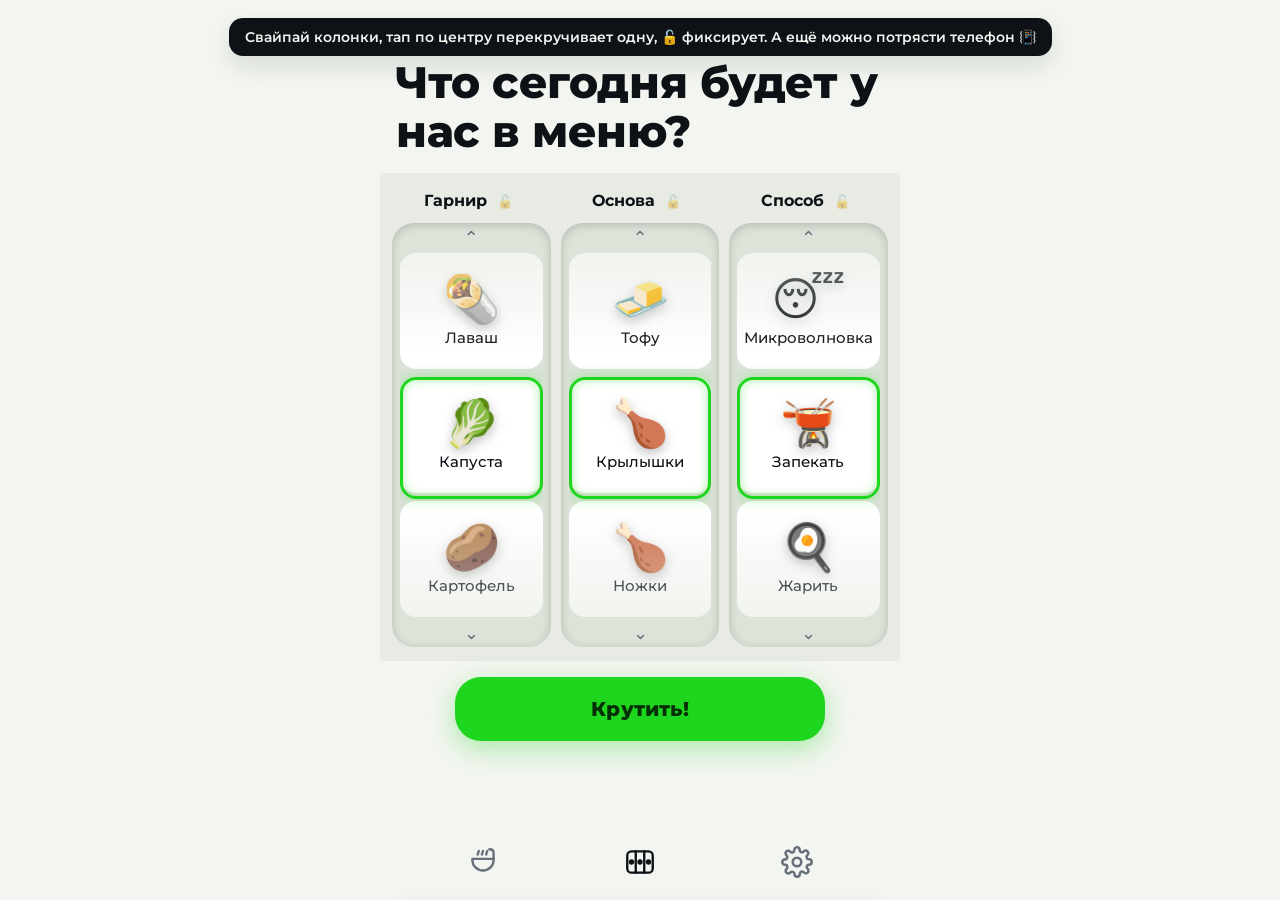
==== index.html @ b7fe9ff2 "1 коммит FoodRoulrtte создание" ====
<!doctype html>
<html lang="ru">
<head>
  <meta charset="utf-8" />
  <meta name="viewport" content="width=device-width, initial-scale=1, maximum-scale=1, user-scalable=no, viewport-fit=cover" />
  <meta name="color-scheme" content="dark light" />
  <title>Рулетка еды</title>
  <script src="https://telegram.org/js/telegram-web-app.js"></script>
  <link rel="preconnect" href="https://fonts.googleapis.com" />
  <link rel="preconnect" href="https://fonts.gstatic.com" crossorigin />
  <link href="https://fonts.googleapis.com/css2?family=Montserrat:wght@500;600;700;800;900&display=swap" rel="stylesheet" />
  <link rel="stylesheet" href="css/style.css" />
</head>
<body>
  <div id="app">
    <!-- ===== Рулетка ===== -->
    <section class="screen active" id="screen-roulette">
      <header class="top">
        <button class="chip" id="streak" title="Серия дней, когда ты готовил(а)"></button>
        <button class="icon-btn" id="btn-theme" title="Тема">
          <svg viewBox="0 0 24 24" width="26" height="26" fill="none" stroke="currentColor" stroke-width="2" stroke-linecap="round"><circle cx="12" cy="12" r="4.2"/><path d="M12 2v2.2M12 19.8V22M4.2 4.2l1.6 1.6M18.2 18.2l1.6 1.6M2 12h2.2M19.8 12H22M4.2 19.8l1.6-1.6M18.2 5.8l1.6-1.6"/></svg>
        </button>
      </header>

      <h1 class="headline">Что сегодня будет у нас в меню?</h1>

      <div class="machine" id="machine"><!-- reels --></div>

      <div class="spin-wrap">
        <button class="spin-btn" id="btn-spin">Крутить!</button>
      </div>
    </section>

    <!-- ===== Блюда (история / избранное / статистика) ===== -->
    <section class="screen" id="screen-dishes">
      <h2 class="screen-title">Мои блюда</h2>
      <div class="segmented" id="dishes-tabs">
        <button data-tab="history" class="on">История</button>
        <button data-tab="fav">Избранное</button>
        <button data-tab="stats">Статистика</button>
      </div>
      <div id="dishes-body"></div>
    </section>

    <!-- ===== Настройки ===== -->
    <section class="screen" id="screen-settings">
      <h2 class="screen-title">Настройки</h2>
      <div id="settings-body"></div>
    </section>

    <!-- ===== Редактор колонки ===== -->
    <section class="screen" id="screen-editor">
      <div class="editor-head">
        <button class="icon-btn back" id="btn-editor-back">‹</button>
        <input class="title-input" id="editor-title" maxlength="16" />
      </div>
      <div id="editor-body"></div>
    </section>

    <nav class="tabbar" id="tabbar">
      <button data-screen="dishes" title="Мои блюда">
        <svg viewBox="0 0 32 32" width="34" height="34" fill="none" stroke="currentColor" stroke-width="2.2" stroke-linecap="round" stroke-linejoin="round"><path d="M22 4c3 0 4 2 4 4v5"/><path d="M26 13v1a10 10 0 0 1-20 0v-1z"/><path d="M11 9c0-1.5 1-2 1-3.5M15 9c0-1.5 1-2 1-3.5M19 9c0-1.5 1-2 1-3.5"/></svg>
      </button>
      <button data-screen="roulette" class="on" title="Рулетка">
        <svg viewBox="0 0 32 32" width="34" height="34" fill="none" stroke="currentColor" stroke-width="2.2" stroke-linecap="round" stroke-linejoin="round"><rect x="4" y="6" width="24" height="20" rx="4"/><path d="M12 6v20M20 6v20"/><circle cx="8" cy="16" r="1.4" fill="currentColor"/><circle cx="16" cy="16" r="1.4" fill="currentColor"/><circle cx="24" cy="16" r="1.4" fill="currentColor"/></svg>
      </button>
      <button data-screen="settings" title="Настройки">
        <svg viewBox="0 0 24 24" width="32" height="32" fill="none" stroke="currentColor" stroke-width="1.9" stroke-linecap="round" stroke-linejoin="round"><circle cx="12" cy="12" r="3.2"/><path d="M19.4 15a1.7 1.7 0 0 0 .3 1.8l.1.1a2 2 0 1 1-2.8 2.8l-.1-.1a1.7 1.7 0 0 0-1.8-.3 1.7 1.7 0 0 0-1 1.5V21a2 2 0 1 1-4 0v-.1a1.7 1.7 0 0 0-1.1-1.5 1.7 1.7 0 0 0-1.8.3l-.1.1a2 2 0 1 1-2.8-2.8l.1-.1a1.7 1.7 0 0 0 .3-1.8 1.7 1.7 0 0 0-1.5-1H3a2 2 0 1 1 0-4h.1a1.7 1.7 0 0 0 1.5-1.1 1.7 1.7 0 0 0-.3-1.8l-.1-.1a2 2 0 1 1 2.8-2.8l.1.1a1.7 1.7 0 0 0 1.8.3H9a1.7 1.7 0 0 0 1-1.5V3a2 2 0 1 1 4 0v.1a1.7 1.7 0 0 0 1 1.5 1.7 1.7 0 0 0 1.8-.3l.1-.1a2 2 0 1 1 2.8 2.8l-.1.1a1.7 1.7 0 0 0-.3 1.8V9a1.7 1.7 0 0 0 1.5 1H21a2 2 0 1 1 0 4h-.1a1.7 1.7 0 0 0-1.5 1z"/></svg>
      </button>
    </nav>
  </div>

  <!-- Bottom sheet (результат, редактирование продукта и т.п.) -->
  <div class="sheet-backdrop" id="sheet-backdrop"></div>
  <div class="sheet" id="sheet"><div class="sheet-grip"></div><div id="sheet-body"></div></div>

  <div class="toast" id="toast"></div>
  <canvas id="confetti"></canvas>
  <input type="file" id="file-input" accept="image/*" hidden />

  <script src="js/defaults.js"></script>
  <script src="js/store.js"></script>
  <script src="js/fx.js"></script>
  <script src="js/reel.js"></script>
  <script src="js/app.js"></script>
</body>
</html>
---- css/style.css ----
:root {
  --bg: #0e1217;
  --band: #141a20;
  --col: #1a2027;
  --card: #222931;
  --card-2: #2a323b;
  --text: #f4f6f8;
  --muted: #8c96a3;
  --line: #2d353f;
  --accent: #27f227;
  --accent-ink: #062b06;
  --accent-glow: rgba(39, 242, 39, .35);
  --danger: #ff5a5f;
  --shadow: 0 10px 30px rgba(0, 0, 0, .35);
  --radius: 18px;
  --cell-h: clamp(86px, calc((100dvh - 470px) / 3), 124px);
  --safe-b: env(safe-area-inset-bottom, 0px);
}

:root[data-theme="light"] {
  --bg: #f3f5f1;
  --band: #e7ebe4;
  --col: #dde3d9;
  --card: #ffffff;
  --card-2: #f1f4ef;
  --text: #0e1217;
  --muted: #66707b;
  --line: #d3d9cf;
  --accent: #1fd61f;
  --accent-ink: #053005;
  --accent-glow: rgba(31, 214, 31, .35);
  --shadow: 0 10px 24px rgba(20, 40, 20, .12);
}

* { box-sizing: border-box; -webkit-tap-highlight-color: transparent; }
html, body { margin: 0; height: 100%; }
body {
  background: var(--bg);
  color: var(--text);
  font-family: Montserrat, system-ui, -apple-system, "Segoe UI", Roboto, sans-serif;
  overscroll-behavior: none;
  -webkit-user-select: none;
  user-select: none;
  transition: background .3s, color .3s;
}
input, textarea, select { -webkit-user-select: text; user-select: text; font-family: inherit; }
button { font-family: inherit; color: inherit; cursor: pointer; border: 0; background: none; padding: 0; }

#app {
  max-width: 520px;
  margin: 0 auto;
  min-height: 100%;
  position: relative;
  padding-bottom: calc(88px + var(--safe-b));
}

.screen { display: none; padding: 0 16px; animation: fade .25s ease; }
.screen.active { display: block; }
#screen-roulette { padding: 0; }
@keyframes fade { from { opacity: 0; transform: translateY(6px); } to { opacity: 1; transform: none; } }

/* ---------- Header ---------- */
.top { display: flex; justify-content: space-between; align-items: center; padding: 10px 16px 0; min-height: 54px; }
.icon-btn { width: 44px; height: 44px; display: grid; place-items: center; border-radius: 50%; color: var(--text); transition: transform .15s, background .2s; }
.icon-btn:active { transform: scale(.9); background: var(--card); }
.chip {
  font-weight: 700; font-size: 14px; padding: 8px 12px; border-radius: 999px;
  background: var(--card); color: var(--text); display: inline-flex; align-items: center; gap: 6px;
  visibility: hidden;
}
.chip.show { visibility: visible; }

.headline {
  font-weight: 800;
  font-size: clamp(28px, 8.8vw, 44px);
  line-height: 1.12;
  letter-spacing: -.01em;
  margin: 4px 16px 16px;
  max-width: 11em;
}

/* ---------- Slot machine ---------- */
.machine {
  background: var(--band);
  display: grid;
  grid-auto-flow: column;
  grid-auto-columns: 1fr;
  gap: 10px;
  padding: 14px 12px 14px;
}
.reel-col { display: flex; flex-direction: column; align-items: center; min-width: 0; }
.reel-head {
  display: flex; align-items: center; justify-content: center; gap: 4px;
  font-weight: 700; font-size: 16px; margin-bottom: 8px; width: 100%; height: 28px;
  white-space: nowrap; overflow: hidden;
}
.reel-head span { overflow: hidden; text-overflow: ellipsis; }
.reel-box {
  width: 100%;
  background: var(--col);
  border-radius: 22px;
  padding: 4px 8px;
  box-shadow: inset 0 2px 10px rgba(0,0,0,.18);
  display: flex; flex-direction: column; align-items: center;
}
.arrow { width: 100%; height: 22px; display: grid; place-items: center; color: var(--muted); font-size: 18px; }
.arrow:active { color: var(--text); }
.reel {
  position: relative;
  width: 100%;
  height: calc(var(--cell-h) * 3);
  overflow: hidden;
  touch-action: none;
  -webkit-mask-image: linear-gradient(to bottom, rgba(0,0,0,.55) 0, #000 30%, #000 70%, rgba(0,0,0,.55) 100%);
          mask-image: linear-gradient(to bottom, rgba(0,0,0,.55) 0, #000 30%, #000 70%, rgba(0,0,0,.55) 100%);
}
.cell {
  position: absolute; left: 0; right: 0; top: 0;
  height: var(--cell-h);
  padding: 4px 0;
  will-change: transform;
}
.cell-inner {
  height: 100%;
  background: var(--card);
  border-radius: 16px;
  display: flex; flex-direction: column; align-items: center; justify-content: center; gap: 8px;
  padding: 6px 4px;
  overflow: hidden;
}
.cell-emoji { font-size: 46px; line-height: 1; filter: drop-shadow(0 4px 6px rgba(0,0,0,.25)); }
.cell-img { width: 58px; height: 58px; border-radius: 14px; object-fit: cover; }
.cell-name { font-size: 14.5px; font-weight: 500; text-align: center; line-height: 1.15; max-width: 100%; overflow: hidden; text-overflow: ellipsis; display: -webkit-box; -webkit-line-clamp: 2; -webkit-box-orient: vertical; }
.frame {
  position: absolute; left: 0; right: 0;
  top: var(--cell-h); height: var(--cell-h);
  padding: 4px 0; pointer-events: none;
}
.frame::after {
  content: ""; display: block; height: 100%;
  border: 3px solid var(--accent);
  border-radius: 16px;
  box-shadow: 0 0 14px var(--accent-glow), inset 0 0 10px var(--accent-glow);
  transition: box-shadow .2s, border-color .2s;
}
.reel-col.locked .frame::after { border-color: #ffb020; box-shadow: 0 0 14px rgba(255,176,32,.4), inset 0 0 10px rgba(255,176,32,.3); }
.reel-col.win .frame::after { animation: pulse .5s ease 2; }
@keyframes pulse { 50% { box-shadow: 0 0 30px var(--accent), inset 0 0 18px var(--accent-glow); transform: scale(1.03); } }

.lock-btn {
  flex: none; width: 28px; height: 28px; border-radius: 50%;
  font-size: 13px; display: grid; place-items: center; opacity: .45;
  transition: opacity .2s, background .2s, transform .15s;
}
.lock-btn:active { transform: scale(.85); }
.reel-col.locked .lock-btn { opacity: 1; }
.reel-col.locked .lock-btn { background: #ffb020; }

.hint { text-align: center; color: var(--muted); font-size: 12.5px; padding: 12px 24px 0; line-height: 1.35; }

.spin-wrap { display: flex; justify-content: center; padding: 16px 16px 6px; }
.spin-btn {
  width: min(100%, 370px); height: 64px; border-radius: 26px;
  background: var(--accent); color: var(--accent-ink);
  font-weight: 800; font-size: 20px; letter-spacing: .01em;
  box-shadow: 0 8px 26px var(--accent-glow);
  transition: transform .12s, filter .2s, box-shadow .2s;
}
.spin-btn:active { transform: scale(.97); }
.spin-btn:disabled { filter: saturate(.4) brightness(.8); box-shadow: none; }

/* ---------- Tab bar ---------- */
.tabbar {
  position: fixed; left: 50%; transform: translateX(-50%); bottom: 0;
  width: 100%; max-width: 520px;
  display: flex; justify-content: space-around; align-items: center;
  padding: 10px 24px calc(12px + var(--safe-b));
  background: linear-gradient(to top, var(--bg) 70%, transparent);
  z-index: 20;
}
.tabbar button { width: 64px; height: 52px; display: grid; place-items: center; color: var(--muted); border-radius: 16px; transition: color .2s, transform .15s; }
.tabbar button.on { color: var(--text); }
.tabbar button:active { transform: scale(.9); }
body.editing .tabbar { display: none; }

/* ---------- Generic screens ---------- */
.screen-title { font-weight: 800; font-size: 30px; margin: 26px 0 16px; }
.segmented { display: flex; background: var(--card); border-radius: 14px; padding: 4px; gap: 4px; margin-bottom: 16px; }
.segmented button { flex: 1; height: 38px; border-radius: 10px; font-weight: 600; font-size: 14px; color: var(--muted); }
.segmented button.on { background: var(--accent); color: var(--accent-ink); }

.list { display: flex; flex-direction: column; gap: 10px; }
.card {
  background: var(--card); border-radius: var(--radius); padding: 14px;
  display: flex; align-items: center; gap: 12px;
}
.card .emojis { font-size: 28px; letter-spacing: -4px; white-space: nowrap; }
.card .info { flex: 1; min-width: 0; }
.card .t { font-weight: 700; font-size: 15px; line-height: 1.25; }
.card .s { color: var(--muted); font-size: 12.5px; margin-top: 3px; }
.card .act { display: flex; gap: 6px; }
.mini-btn { width: 38px; height: 38px; border-radius: 12px; background: var(--card-2); display: grid; place-items: center; font-size: 17px; }
.mini-btn:active { transform: scale(.92); }

.empty { text-align: center; color: var(--muted); padding: 48px 16px; font-size: 15px; line-height: 1.5; }
.empty .big { font-size: 56px; display: block; margin-bottom: 10px; }

.stat-grid { display: grid; grid-template-columns: 1fr 1fr; gap: 10px; margin-bottom: 14px; }
.stat { background: var(--card); border-radius: var(--radius); padding: 14px; }
.stat b { display: block; font-size: 28px; font-weight: 800; }
.stat span { color: var(--muted); font-size: 12.5px; }
.top-block { background: var(--card); border-radius: var(--radius); padding: 14px; margin-bottom: 10px; }
.top-block h4 { margin: 0 0 10px; font-size: 14px; color: var(--muted); font-weight: 600; }
.bar-row { display: flex; align-items: center; gap: 8px; margin: 7px 0; font-size: 14px; }
.bar-row .lbl { width: 42%; overflow: hidden; text-overflow: ellipsis; white-space: nowrap; }
.bar-row .bar { flex: 1; height: 10px; background: var(--card-2); border-radius: 6px; overflow: hidden; }
.bar-row .bar i { display: block; height: 100%; background: var(--accent); border-radius: 6px; }
.bar-row .n { width: 24px; text-align: right; color: var(--muted); font-variant-numeric: tabular-nums; }

/* ---------- Settings ---------- */
.group-title { font-size: 13px; text-transform: uppercase; letter-spacing: .06em; color: var(--muted); font-weight: 700; margin: 22px 4px 8px; }
.group { background: var(--card); border-radius: var(--radius); overflow: hidden; }
.row {
  display: flex; align-items: center; gap: 12px; padding: 14px; min-height: 56px;
  border-bottom: 1px solid var(--line); width: 100%; text-align: left; font-size: 15px;
}
.row:last-child { border-bottom: 0; }
.row .grow { flex: 1; min-width: 0; }
.row .sub { color: var(--muted); font-size: 12.5px; margin-top: 2px; overflow: hidden; text-overflow: ellipsis; white-space: nowrap; }
.row .ico { font-size: 22px; width: 30px; text-align: center; }
.row .chev { color: var(--muted); font-size: 22px; }
button.row:active { background: var(--card-2); }

.switch { position: relative; width: 50px; height: 30px; flex: none; }
.switch input { opacity: 0; width: 0; height: 0; position: absolute; }
.switch i { position: absolute; inset: 0; background: var(--card-2); border-radius: 999px; transition: background .2s; border: 1px solid var(--line); }
.switch i::after { content: ""; position: absolute; width: 24px; height: 24px; left: 2px; top: 2px; background: #fff; border-radius: 50%; transition: transform .2s; box-shadow: 0 2px 4px rgba(0,0,0,.25); }
.switch input:checked + i { background: var(--accent); border-color: transparent; }
.switch input:checked + i::after { transform: translateX(20px); }

.pills { display: flex; gap: 6px; flex-wrap: wrap; }
.pill { height: 32px; padding: 0 12px; border-radius: 999px; background: var(--card-2); font-size: 13px; font-weight: 600; color: var(--muted); }
.pill.on { background: var(--accent); color: var(--accent-ink); }

.tags { display: flex; flex-wrap: wrap; gap: 8px; padding: 12px 14px; border-bottom: 1px solid var(--line); }
.tag { background: var(--card-2); border-radius: 999px; padding: 7px 10px 7px 12px; font-size: 14px; display: inline-flex; align-items: center; gap: 6px; }
.tag button { color: var(--muted); font-size: 16px; line-height: 1; }
.inline-add { display: flex; gap: 8px; padding: 12px 14px; }
.input {
  flex: 1; min-width: 0; height: 44px; border-radius: 12px; border: 1px solid var(--line);
  background: var(--card-2); color: var(--text); padding: 0 12px; font-size: 15px; outline: none;
}
.input:focus { border-color: var(--accent); }
textarea.input { height: 110px; padding: 10px 12px; resize: none; font-size: 12px; font-family: ui-monospace, monospace; }
.btn {
  height: 44px; padding: 0 16px; border-radius: 12px; background: var(--card-2);
  font-weight: 700; font-size: 15px; display: inline-flex; align-items: center; justify-content: center; gap: 6px;
}
.btn.primary { background: var(--accent); color: var(--accent-ink); }
.btn.danger { color: var(--danger); }
.btn.block { width: 100%; }
.btn:active { transform: scale(.97); }
.version { text-align: center; color: var(--muted); font-size: 12px; margin: 26px 0 10px; }

/* ---------- Editor ---------- */
.editor-head { display: flex; align-items: center; gap: 8px; padding: 18px 0 14px; position: sticky; top: 0; background: var(--bg); z-index: 5; }
.back { font-size: 34px; line-height: 1; }
.title-input {
  flex: 1; min-width: 0; font-size: 26px; font-weight: 800; background: transparent; border: 0; color: var(--text);
  border-bottom: 2px dashed var(--line); padding: 4px 2px; outline: none;
}
.title-input:focus { border-bottom-color: var(--accent); }
.item-grid { display: grid; grid-template-columns: repeat(3, 1fr); gap: 10px; }
.item {
  background: var(--card); border-radius: 16px; padding: 12px 6px 10px; text-align: center; position: relative;
  display: flex; flex-direction: column; align-items: center; gap: 6px; min-height: 112px; justify-content: center;
}
.item.off { opacity: .4; }
.item .cell-emoji { font-size: 40px; }
.item .cell-img { width: 50px; height: 50px; }
.item .nm { font-size: 13.5px; font-weight: 500; line-height: 1.15; word-break: break-word; }
.item .w { position: absolute; top: 6px; right: 8px; font-size: 11px; color: #ffb020; letter-spacing: -1px; }
.item.add { border: 2px dashed var(--line); background: transparent; color: var(--muted); font-weight: 600; font-size: 13px; }
.item.add b { font-size: 34px; font-weight: 400; line-height: 1; }
.editor-actions { display: flex; gap: 8px; margin: 18px 0 8px; }

/* ---------- Bottom sheet ---------- */
.sheet-backdrop { position: fixed; inset: 0; background: rgba(0,0,0,.5); opacity: 0; pointer-events: none; transition: opacity .25s; z-index: 40; }
.sheet-backdrop.show { opacity: 1; pointer-events: auto; }
.sheet {
  position: fixed; left: 50%; bottom: 0; width: 100%; max-width: 520px;
  transform: translate(-50%, 105%);
  background: var(--band); border-radius: 26px 26px 0 0;
  padding: 8px 16px calc(18px + var(--safe-b));
  z-index: 41; transition: transform .32s cubic-bezier(.2,.9,.25,1);
  max-height: 92vh; overflow-y: auto; box-shadow: var(--shadow);
}
.sheet.show { transform: translate(-50%, 0); }
.sheet-grip { width: 40px; height: 5px; border-radius: 3px; background: var(--line); margin: 4px auto 12px; }
.sheet h3 { margin: 4px 0 14px; font-size: 22px; font-weight: 800; }

.result { text-align: center; }
.result .big-emojis { font-size: 58px; line-height: 1; margin: 6px 0 12px; display: flex; justify-content: center; gap: 10px; }
.result .big-emojis span { animation: pop .5s cubic-bezier(.3,1.6,.5,1) backwards; }
.result .big-emojis span:nth-child(2) { animation-delay: .08s; }
.result .big-emojis span:nth-child(3) { animation-delay: .16s; }
.result .big-emojis span:nth-child(4) { animation-delay: .24s; }
.result .big-emojis img { width: 64px; height: 64px; border-radius: 16px; object-fit: cover; }
@keyframes pop { from { transform: scale(0) rotate(-20deg); opacity: 0; } }
.result .dish { font-size: 24px; font-weight: 800; line-height: 1.2; margin: 0 0 6px; }
.result .method { color: var(--muted); font-size: 15px; font-weight: 500; }
.result .quip { margin: 12px auto 0; font-size: 14px; font-style: italic; color: var(--muted); max-width: 30em; }
.twist { margin: 14px 0 0; background: rgba(255,176,32,.14); color: #ffb020; border-radius: 14px; padding: 10px 12px; font-weight: 600; font-size: 14px; }
.duty { display: flex; gap: 8px; margin-top: 12px; }
.duty div { flex: 1; background: var(--card); border-radius: 14px; padding: 10px; font-size: 13px; color: var(--muted); }
.duty b { display: block; color: var(--text); font-size: 16px; margin-top: 2px; }
.result-actions { display: grid; grid-template-columns: repeat(4, 1fr); gap: 8px; margin: 18px 0 10px; }
.result-actions .btn { flex-direction: column; height: 64px; font-size: 12px; font-weight: 600; gap: 2px; padding: 0; }
.result-actions .btn span { font-size: 22px; }
.result-actions .btn.on { background: rgba(255,90,95,.18); }

.form-row { margin-bottom: 12px; }
.form-row label { display: block; font-size: 13px; color: var(--muted); margin: 0 0 6px 2px; font-weight: 600; }
.emoji-pick { display: grid; grid-template-columns: repeat(8, 1fr); gap: 4px; max-height: 148px; overflow-y: auto; background: var(--card); padding: 6px; border-radius: 14px; }
.emoji-pick button { font-size: 24px; height: 40px; border-radius: 10px; }
.emoji-pick button.on { background: var(--accent-glow); outline: 2px solid var(--accent); }
.preview { display: flex; align-items: center; gap: 12px; margin-bottom: 12px; }
.preview .pv { width: 76px; height: 76px; border-radius: 18px; background: var(--card); display: grid; place-items: center; font-size: 44px; overflow: hidden; flex: none; }
.preview .pv img { width: 100%; height: 100%; object-fit: cover; }
.preview .btns { display: flex; flex-direction: column; gap: 6px; flex: 1; }
.preview .btn { height: 36px; font-size: 13px; }
.sheet-actions { display: flex; gap: 8px; margin-top: 16px; }
.sheet-actions .btn { flex: 1; }

/* ---------- Toast & confetti ---------- */
.toast {
  position: fixed; left: 16px; right: 16px; top: 18px; margin: 0 auto; width: fit-content;
  transform: translateY(-160%);
  background: var(--text); color: var(--bg); font-weight: 600; font-size: 14px;
  padding: 10px 16px; border-radius: 14px; z-index: 60; transition: transform .3s cubic-bezier(.2,.9,.25,1);
  max-width: calc(100% - 32px); text-align: center; box-shadow: var(--shadow);
}
.toast.show { transform: none; }
#confetti { position: fixed; inset: 0; width: 100%; height: 100%; pointer-events: none; z-index: 50; }

@media (max-width: 360px) {
  .cell-emoji { font-size: 38px; }
  .cell-name { font-size: 13px; }
  .reel-head { font-size: 14px; }
  .machine { gap: 8px; padding: 14px 8px; }
  .reel-box { padding: 4px 5px; }
}
@media (max-height: 700px) {
  .headline { font-size: 26px; margin-bottom: 10px; }
  .cell-emoji { font-size: 34px; }
  .cell-inner { gap: 4px; }
}
.machine.cols-4 .cell-emoji { font-size: 36px; }
.machine.cols-4 .cell-name { font-size: 12.5px; }
.machine.cols-4 .reel-head { font-size: 13px; }
.machine.cols-4 .reel-box { padding: 4px 4px; }
.machine.cols-4 { gap: 6px; padding-left: 8px; padding-right: 8px; }
.machine.cols-4 .lock-btn { width: 22px; font-size: 11px; }
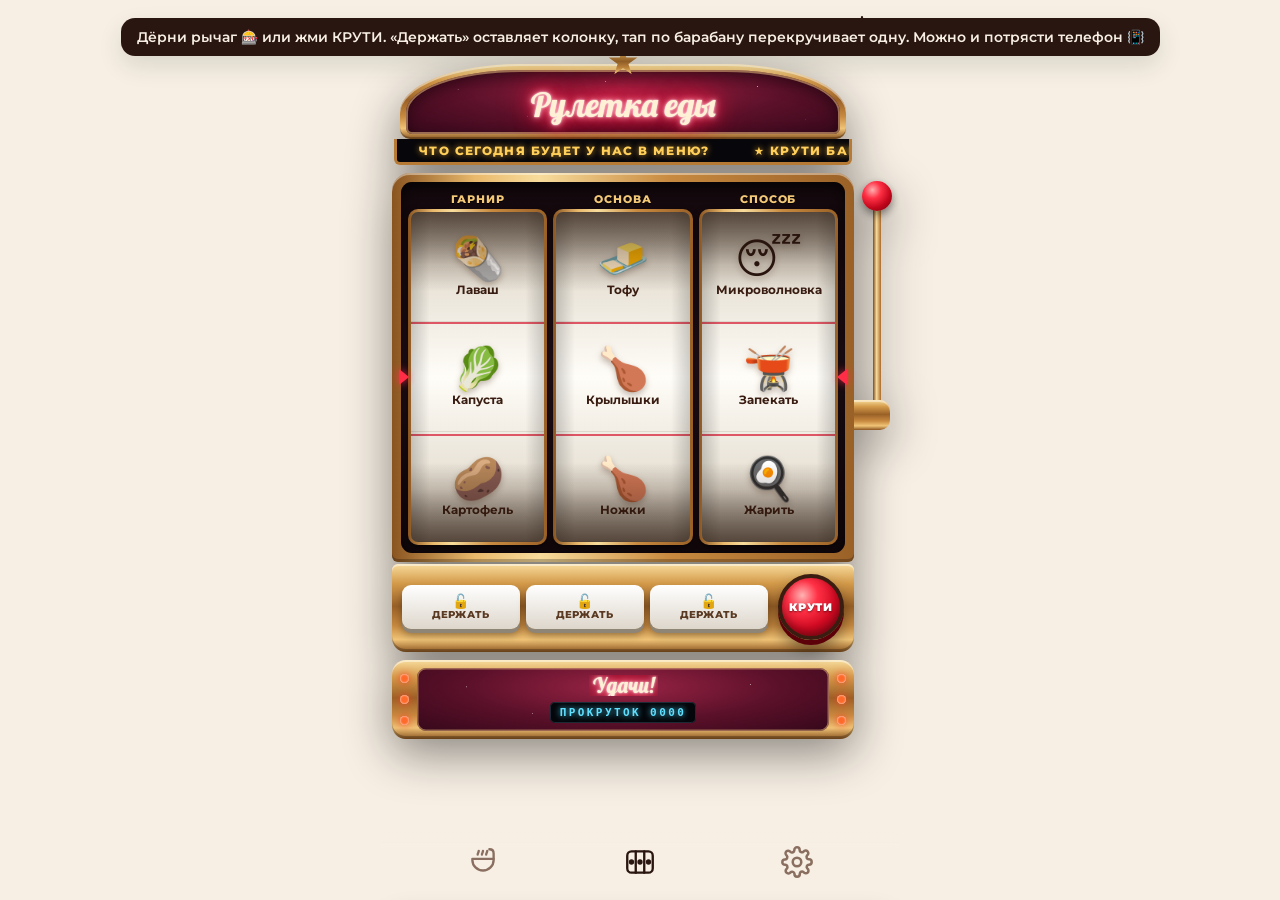
==== commit 9d7fbe76: "Дизайн игрового автомата" ====
--- a/index.html
+++ b/index.html
@@ -8,8 +8,9 @@
   <script src="https://telegram.org/js/telegram-web-app.js"></script>
   <link rel="preconnect" href="https://fonts.googleapis.com" />
   <link rel="preconnect" href="https://fonts.gstatic.com" crossorigin />
-  <link href="https://fonts.googleapis.com/css2?family=Montserrat:wght@500;600;700;800;900&display=swap" rel="stylesheet" />
+  <link href="https://fonts.googleapis.com/css2?family=Montserrat:wght@500;600;700;800;900&family=Lobster&display=swap" rel="stylesheet" />
   <link rel="stylesheet" href="css/style.css" />
+  <link rel="stylesheet" href="css/slot.css" />
 </head>
 <body>
   <div id="app">
@@ -24,9 +25,39 @@
 
       <h1 class="headline">Что сегодня будет у нас в меню?</h1>
 
-      <div class="machine" id="machine"><!-- reels --></div>
+      <div class="cabinet" id="cabinet">
+        <!-- Вывеска автомата (только в оформлении «Автомат») -->
+        <div class="slot-only marquee">
+          <i class="m-star"></i>
+          <div class="sign"><span class="neon">Рулетка еды</span></div>
+        </div>
+        <div class="slot-only ticker"><div class="ticker-track"><span>Что сегодня будет у нас в меню?</span><span>★ Крути барабаны ★</span><span>Ужин решает удача</span><span>★ Джекпот — твоё любимое блюдо ★</span><span>Что сегодня будет у нас в меню?</span><span>★ Крути барабаны ★</span><span>Ужин решает удача</span><span>★ Джекпот — твоё любимое блюдо ★</span></div></div>
 
-      <div class="spin-wrap">
+        <div class="window">
+          <div class="machine" id="machine"><!-- reels --></div>
+          <div class="slot-only lever" id="lever" title="Потяни рычаг!">
+            <div class="lever-rod"><div class="lever-knob"></div></div>
+            <div class="lever-hub"></div>
+          </div>
+        </div>
+
+        <div class="slot-only console">
+          <div class="holds" id="holds"></div>
+          <button class="red-btn" id="btn-spin-slot" aria-label="Крутить"><span>КРУТИ</span></button>
+        </div>
+
+        <div class="slot-only base">
+          <div class="lights"><i></i><i></i><i></i></div>
+          <div class="base-panel">
+            <div class="neon small" id="base-neon">Удачи!</div>
+            <div class="led" id="led">ПРОКРУТОК 0000</div>
+          </div>
+          <div class="lights"><i></i><i></i><i></i></div>
+        </div>
+
+      </div>
+
+      <div class="spin-wrap classic-only">
         <button class="spin-btn" id="btn-spin">Крутить!</button>
       </div>
     </section>
@@ -79,6 +110,7 @@
   <input type="file" id="file-input" accept="image/*" hidden />
 
   <script src="js/defaults.js"></script>
+  <script src="js/rules.js"></script>
   <script src="js/store.js"></script>
   <script src="js/fx.js"></script>
   <script src="js/reel.js"></script>
--- a/css/style.css
+++ b/css/style.css
@@ -330,6 +330,20 @@
 .preview .btns { display: flex; flex-direction: column; gap: 6px; flex: 1; }
 .preview .btn { height: 36px; font-size: 13px; }
 .sheet-actions { display: flex; gap: 8px; margin-top: 16px; }
+
+.bans { background: var(--card); border-radius: 14px; padding: 0 12px; margin-top: 6px; }
+.bans summary { list-style: none; cursor: pointer; padding: 14px 0; font-size: 15px; font-weight: 600; display: flex; align-items: center; gap: 8px; }
+.bans summary::-webkit-details-marker { display: none; }
+.bans summary::after { content: "›"; margin-left: auto; color: var(--muted); font-size: 22px; transition: transform .2s; }
+.bans[open] summary::after { transform: rotate(90deg); }
+.bans summary b { background: rgba(255,90,95,.18); color: var(--danger); border-radius: 999px; padding: 1px 8px; font-size: 13px; }
+.bans summary b:empty { display: none; }
+.ban-hint { color: var(--muted); font-size: 12.5px; margin: -4px 0 8px; line-height: 1.35; }
+.ban-col { font-size: 12px; text-transform: uppercase; letter-spacing: .05em; color: var(--muted); font-weight: 700; margin: 12px 0 6px; }
+.bans .pills { gap: 5px; }
+.bans .pill { height: 30px; font-size: 12.5px; padding: 0 10px; font-weight: 500; color: var(--text); }
+.pill.ban { background: rgba(255,90,95,.2); color: var(--danger); text-decoration: line-through; }
+.bans #ban-list { padding-bottom: 12px; }
 .sheet-actions .btn { flex: 1; }
 
 /* ---------- Toast & confetti ---------- */
--- a/css/slot.css
+++ b/css/slot.css
@@ -0,0 +1,280 @@
+/* ===== Оформление «Игровой автомат» (html:root[data-skin="slot"]) ===== */
+
+.slot-only { display: none; }
+:root[data-skin="slot"] .slot-only { display: block; }
+:root[data-skin="slot"] .classic-only,
+:root[data-skin="slot"] .headline,
+:root[data-skin="slot"] .reel-head .lock-btn,
+:root[data-skin="slot"] .arrow { display: none; }
+
+:root[data-skin="slot"] {
+  --gold: linear-gradient(180deg, #f8dc9c 0%, #d39a4a 22%, #9a6127 48%, #c88a40 70%, #f0c477 86%, #8a5420 100%);
+  --gold-side: linear-gradient(90deg, #8a5420 0%, #e9b96c 18%, #f8dc9c 32%, #c88a40 60%, #9a6127 100%);
+  --burgundy: radial-gradient(ellipse at 50% 30%, #9b2446 0%, #5a1029 55%, #36081a 100%);
+  --stars:
+    radial-gradient(1.2px 1.2px at 12% 30%, rgba(255,255,255,.8), transparent 60%),
+    radial-gradient(1px 1px at 28% 72%, rgba(255,255,255,.6), transparent 60%),
+    radial-gradient(1.4px 1.4px at 46% 18%, rgba(255,255,255,.7), transparent 60%),
+    radial-gradient(1px 1px at 63% 64%, rgba(255,255,255,.6), transparent 60%),
+    radial-gradient(1.2px 1.2px at 81% 26%, rgba(255,255,255,.8), transparent 60%),
+    radial-gradient(1px 1px at 92% 78%, rgba(255,255,255,.5), transparent 60%);
+  --cell-h: clamp(74px, calc((100dvh - 455px) / 3), 110px);
+}
+
+/* Тёплая палитра под автомат */
+:root[data-skin="slot"][data-theme="dark"] {
+  --bg: #140c11; --band: #1e1318; --col: #2a1a22; --card: #2c1e26; --card-2: #3a2731;
+  --text: #fff4e6; --muted: #b59a8f; --line: #4a3340;
+  --accent: #ffc23d; --accent-ink: #3b2200; --accent-glow: rgba(255,194,61,.35);
+}
+:root[data-skin="slot"][data-theme="light"] {
+  --bg: #f7efe4; --band: #efe2d0; --col: #e6d5c0; --card: #ffffff; --card-2: #f5ebde;
+  --text: #2a1610; --muted: #8a6f60; --line: #e3d2bf;
+  --accent: #eaa51f; --accent-ink: #2e1800; --accent-glow: rgba(234,165,31,.35);
+}
+:root[data-skin="slot"][data-theme="dark"] body {
+  background: radial-gradient(120% 60% at 50% 30%, #2a0f1c 0%, #140c11 60%) fixed, #140c11;
+}
+
+/* ---------- Корпус ---------- */
+:root[data-skin="slot"] .top { min-height: 46px; padding-top: 6px; }
+:root[data-skin="slot"] .cabinet {
+  position: relative;
+  margin: 0 46px 0 12px;
+  filter: drop-shadow(0 14px 24px rgba(0,0,0,.45));
+}
+
+/* Вывеска-арка */
+.marquee {
+  position: relative;
+  margin: 14px 8px 0;
+  padding: 6px 6px 5px;
+  background: var(--gold);
+  border-radius: 120px 120px 10px 10px / 48px 48px 10px 10px;
+  box-shadow: inset 0 2px 0 rgba(255,255,255,.45), inset 0 -2px 0 rgba(0,0,0,.25);
+}
+.m-star {
+  position: absolute; left: 50%; top: -17px; transform: translateX(-50%);
+  width: 30px; height: 30px; background: var(--gold);
+  clip-path: polygon(50% 0, 61% 35%, 98% 35%, 68% 57%, 79% 91%, 50% 70%, 21% 91%, 32% 57%, 2% 35%, 39% 35%);
+}
+.sign {
+  height: 64px;
+  border-radius: 114px 114px 6px 6px / 42px 42px 6px 6px;
+  background: var(--stars), var(--burgundy);
+  display: grid; place-items: center;
+  box-shadow: inset 0 0 0 2px rgba(255,210,140,.5), inset 0 6px 16px rgba(0,0,0,.45);
+  padding-top: 6px;
+}
+.neon {
+  font-family: Lobster, "Brush Script MT", cursive;
+  font-size: 34px; line-height: 1;
+  color: #fff1d6;
+  text-shadow: 0 0 2px #fff, 0 0 6px #ffb3c1, 0 0 12px #ff2d55, 0 0 22px #ff2d55, 0 0 34px #ff0033;
+  animation: flicker 7s infinite;
+  white-space: nowrap;
+}
+@keyframes flicker {
+  0%, 18%, 22%, 25%, 53%, 57%, 100% { opacity: 1; }
+  20%, 24%, 55% { opacity: .55; }
+}
+
+/* Бегущая строка */
+.ticker {
+  height: 26px; overflow: hidden; position: relative;
+  margin: 0 2px;
+  background: #07060a;
+  border: 3px solid #b77a35; border-top: 0;
+  border-radius: 0 0 6px 6px;
+}
+.ticker-track {
+  display: flex; width: max-content; height: 100%; align-items: center;
+  animation: ticker 22s linear infinite;
+}
+.ticker span {
+  font-size: 11.5px; font-weight: 800; letter-spacing: .12em; text-transform: uppercase;
+  color: #ffcf5a; text-shadow: 0 0 6px rgba(255,190,60,.8);
+  padding: 0 22px; white-space: nowrap;
+}
+@keyframes ticker { to { transform: translateX(-50%); } }
+
+/* Окно с барабанами */
+:root[data-skin="slot"] .window {
+  position: relative;
+  margin-top: 8px;
+  padding: 9px;
+  background: var(--gold-side);
+  border-radius: 18px 18px 6px 6px;
+  box-shadow: inset 0 2px 0 rgba(255,255,255,.4), inset 0 -3px 0 rgba(0,0,0,.25);
+}
+:root[data-skin="slot"] .machine {
+  position: relative;
+  background: linear-gradient(#12080c, #241018 50%, #12080c);
+  border-radius: 11px;
+  padding: 7px 7px 8px;
+  gap: 6px;
+  box-shadow: inset 0 4px 14px rgba(0,0,0,.7);
+}
+/* стрелки линии выигрыша */
+:root[data-skin="slot"] .machine::before,
+:root[data-skin="slot"] .machine::after {
+  content: ""; position: absolute; z-index: 3;
+  top: calc(7px + 20px + 3px + var(--cell-h) * 1.5);
+  transform: translateY(-50%);
+  border-top: 8px solid transparent; border-bottom: 8px solid transparent;
+}
+:root[data-skin="slot"] .machine::before { left: -2px; border-left: 10px solid #ff2d45; filter: drop-shadow(0 0 4px #ff2d45); }
+:root[data-skin="slot"] .machine::after { right: -2px; border-right: 10px solid #ff2d45; filter: drop-shadow(0 0 4px #ff2d45); }
+
+:root[data-skin="slot"] .reel-head {
+  height: 20px; margin-bottom: 0; font-size: 10.5px; font-weight: 800;
+  text-transform: uppercase; letter-spacing: .08em; color: #f3c877;
+  text-shadow: 0 1px 0 rgba(0,0,0,.6);
+}
+:root[data-skin="slot"] .reel-box {
+  padding: 3px; border-radius: 10px;
+  background: var(--gold-side);
+  box-shadow: 0 2px 6px rgba(0,0,0,.6);
+}
+:root[data-skin="slot"] .reel {
+  border-radius: 7px;
+  background: linear-gradient(to bottom, #8e8578 0%, #e4ddd0 16%, #fffdf8 50%, #e4ddd0 84%, #8e8578 100%);
+  -webkit-mask-image: none; mask-image: none;
+}
+/* объём барабана */
+:root[data-skin="slot"] .reel::after {
+  content: ""; position: absolute; inset: 0; pointer-events: none; z-index: 2;
+  background:
+    linear-gradient(to bottom, rgba(40,20,10,.55) 0%, rgba(40,20,10,0) 24%, rgba(40,20,10,0) 76%, rgba(40,20,10,.55) 100%),
+    linear-gradient(to right, rgba(0,0,0,.18), transparent 14%, transparent 86%, rgba(0,0,0,.18));
+}
+:root[data-skin="slot"] .cell { padding: 0; }
+:root[data-skin="slot"] .cell-inner {
+  background: transparent; border-radius: 0; gap: 4px;
+  box-shadow: inset 0 -1px 0 rgba(90,60,30,.12);
+}
+:root[data-skin="slot"] .cell-emoji { font-size: clamp(30px, calc(var(--cell-h) * .4), 42px); filter: drop-shadow(0 3px 3px rgba(60,30,10,.3)); }
+:root[data-skin="slot"] .cell-name { color: #3a1d12; font-weight: 700; font-size: 12px; }
+:root[data-skin="slot"] .frame { padding: 0; z-index: 1; }
+:root[data-skin="slot"] .frame::after {
+  border: 0; border-radius: 0;
+  border-top: 2px solid rgba(214,24,48,.7); border-bottom: 2px solid rgba(214,24,48,.7);
+  box-shadow: none; background: transparent;
+}
+:root[data-skin="slot"] .reel-col.win .frame::after { animation: slot-win .45s ease 3; }
+@keyframes slot-win { 50% { background: rgba(255,200,60,.35); border-color: #ffb300; } }
+:root[data-skin="slot"] .reel-col.locked .reel-box { background: linear-gradient(90deg, #c25f00, #ffc04d 40%, #ff9a1a); box-shadow: 0 0 12px rgba(255,160,30,.7); }
+:root[data-skin="slot"] .reel-col.locked .frame::after { border-color: #ff9a1a; background: rgba(255,170,40,.12); box-shadow: none; }
+:root[data-skin="slot"] .machine.cols-4 .cell-name { font-size: 10.5px; }
+:root[data-skin="slot"] .machine.cols-4 .reel-head { font-size: 9px; letter-spacing: .03em; }
+
+/* Рычаг */
+.lever {
+  position: absolute; right: -40px; top: 6%; bottom: 34%; width: 34px;
+  cursor: grab; touch-action: none;
+}
+.lever-rod {
+  position: absolute; left: 50%; bottom: 16px; transform: translateX(-50%);
+  width: 8px; height: calc(100% - 16px);
+  background: linear-gradient(90deg, #7a4a1c, #f8dc9c 45%, #a8692b);
+  border-radius: 4px;
+  transition: height .5s cubic-bezier(.3,1.6,.5,1);
+}
+.lever-knob {
+  position: absolute; left: 50%; top: -15px; transform: translateX(-50%);
+  width: 30px; height: 30px; border-radius: 50%;
+  background: radial-gradient(circle at 35% 30%, #ffb0b0 0%, #ff3045 30%, #c3071c 62%, #6d020c 100%);
+  box-shadow: 0 4px 8px rgba(0,0,0,.45);
+}
+.lever-hub {
+  position: absolute; left: -6px; right: 4px; bottom: 0; height: 30px;
+  background: var(--gold); border-radius: 0 10px 10px 0;
+  box-shadow: inset 0 2px 0 rgba(255,255,255,.4);
+}
+.lever.pull .lever-rod { height: 18%; transition: height .18s ease-in; }
+
+/* Пульт: кнопки «Держать» + красная кнопка */
+.console {
+  margin-top: 2px;
+  padding: 10px 10px 12px;
+  background: var(--gold);
+  border-radius: 6px 6px 14px 14px;
+  box-shadow: inset 0 2px 0 rgba(255,255,255,.45), inset 0 -3px 0 rgba(0,0,0,.25);
+}
+:root[data-skin="slot"] .console { display: flex; align-items: center; gap: 10px; }
+.holds { flex: 1; display: flex; gap: 6px; }
+.hold {
+  flex: 1; height: 44px; border-radius: 9px;
+  background: linear-gradient(#ffffff, #ddd6cb);
+  color: #5a3a22; font-size: 9.5px; font-weight: 800; letter-spacing: .04em; text-transform: uppercase;
+  display: flex; flex-direction: column; align-items: center; justify-content: center; gap: 1px;
+  box-shadow: 0 4px 0 #8f8577, 0 6px 8px rgba(0,0,0,.35);
+  transition: transform .08s, box-shadow .08s;
+}
+.hold b { font-size: 14px; line-height: 1; }
+.hold:active { transform: translateY(3px); box-shadow: 0 1px 0 #8f8577, 0 2px 4px rgba(0,0,0,.35); }
+.hold.on {
+  background: linear-gradient(#ffd77a, #ff9a1a); color: #3a1800;
+  transform: translateY(3px);
+  box-shadow: 0 1px 0 #a65a00, 0 0 14px rgba(255,170,40,.8);
+}
+.red-btn {
+  flex: none; width: 66px; height: 66px; border-radius: 50%;
+  border: 4px solid #3a1d10;
+  background: radial-gradient(circle at 35% 30%, #ffb3b3 0%, #ff3045 28%, #d10a22 60%, #7a0410 100%);
+  box-shadow: 0 5px 0 #5c0009, 0 9px 16px rgba(0,0,0,.45), inset 0 -4px 8px rgba(0,0,0,.3);
+  color: #fff; font-size: 11px; font-weight: 900; letter-spacing: .06em;
+  text-shadow: 0 1px 2px rgba(0,0,0,.5);
+  transition: transform .08s, box-shadow .08s, filter .2s;
+}
+.red-btn:active { transform: translateY(4px); box-shadow: 0 1px 0 #5c0009, 0 3px 8px rgba(0,0,0,.45), inset 0 -2px 6px rgba(0,0,0,.3); }
+.red-btn:disabled { filter: brightness(.65) saturate(.6); }
+.red-btn:not(:disabled) { animation: btn-glow 1.6s ease-in-out infinite; }
+@keyframes btn-glow { 50% { box-shadow: 0 5px 0 #5c0009, 0 0 22px rgba(255,40,60,.75), inset 0 -4px 8px rgba(0,0,0,.3); } }
+
+/* Нижняя панель с лампочками */
+:root[data-skin="slot"] .base {
+  display: flex; gap: 8px; align-items: stretch;
+  margin-top: 8px; padding: 8px;
+  background: var(--gold); border-radius: 14px;
+  box-shadow: inset 0 2px 0 rgba(255,255,255,.45), inset 0 -3px 0 rgba(0,0,0,.25);
+}
+.lights { display: flex !important; flex-direction: column; justify-content: space-around; }
+.lights i {
+  display: block; width: 9px; height: 9px; border-radius: 50%;
+  background: #ff6a2a; box-shadow: 0 0 8px #ff3b1f, 0 0 2px #fff inset;
+  animation: bulb 1.2s infinite alternate;
+}
+.lights i:nth-child(2) { animation-delay: .4s; }
+.lights i:nth-child(3) { animation-delay: .8s; }
+@keyframes bulb { from { opacity: 1; } to { opacity: .25; box-shadow: none; } }
+.cabinet.jackpot .lights i { animation-duration: .18s; }
+.base-panel {
+  flex: 1; min-width: 0;
+  background: var(--stars), var(--burgundy);
+  border-radius: 9px; padding: 7px 10px 8px;
+  display: flex; flex-direction: column; align-items: center; gap: 6px;
+  box-shadow: inset 0 0 0 1.5px rgba(255,210,140,.45);
+}
+.neon.small { font-size: 21px; max-width: 100%; overflow: hidden; text-overflow: ellipsis; padding: 0 4px; }
+.led {
+  background: #04060a; color: #5fe0ff;
+  font: 700 11px/1 ui-monospace, "Consolas", monospace; letter-spacing: .22em;
+  padding: 5px 10px; border-radius: 5px;
+  text-shadow: 0 0 6px #4fd8ff;
+  box-shadow: inset 0 0 0 1px #1d2a35;
+}
+
+/* Небольшие экраны: убираем нижнюю панель, чтобы всё влезло */
+@media (max-height: 760px) {
+  :root[data-skin="slot"] { --cell-h: clamp(70px, calc((100dvh - 375px) / 3), 104px); }
+  :root[data-skin="slot"] .base { display: none; }
+}
+@media (max-height: 640px) {
+  :root[data-skin="slot"] { --cell-h: clamp(66px, calc((100dvh - 335px) / 3), 96px); }
+  :root[data-skin="slot"] .ticker { display: none; }
+}
+@media (max-width: 350px) {
+  :root[data-skin="slot"] .cabinet { margin-right: 40px; margin-left: 8px; }
+  .neon { font-size: 29px; }
+}
